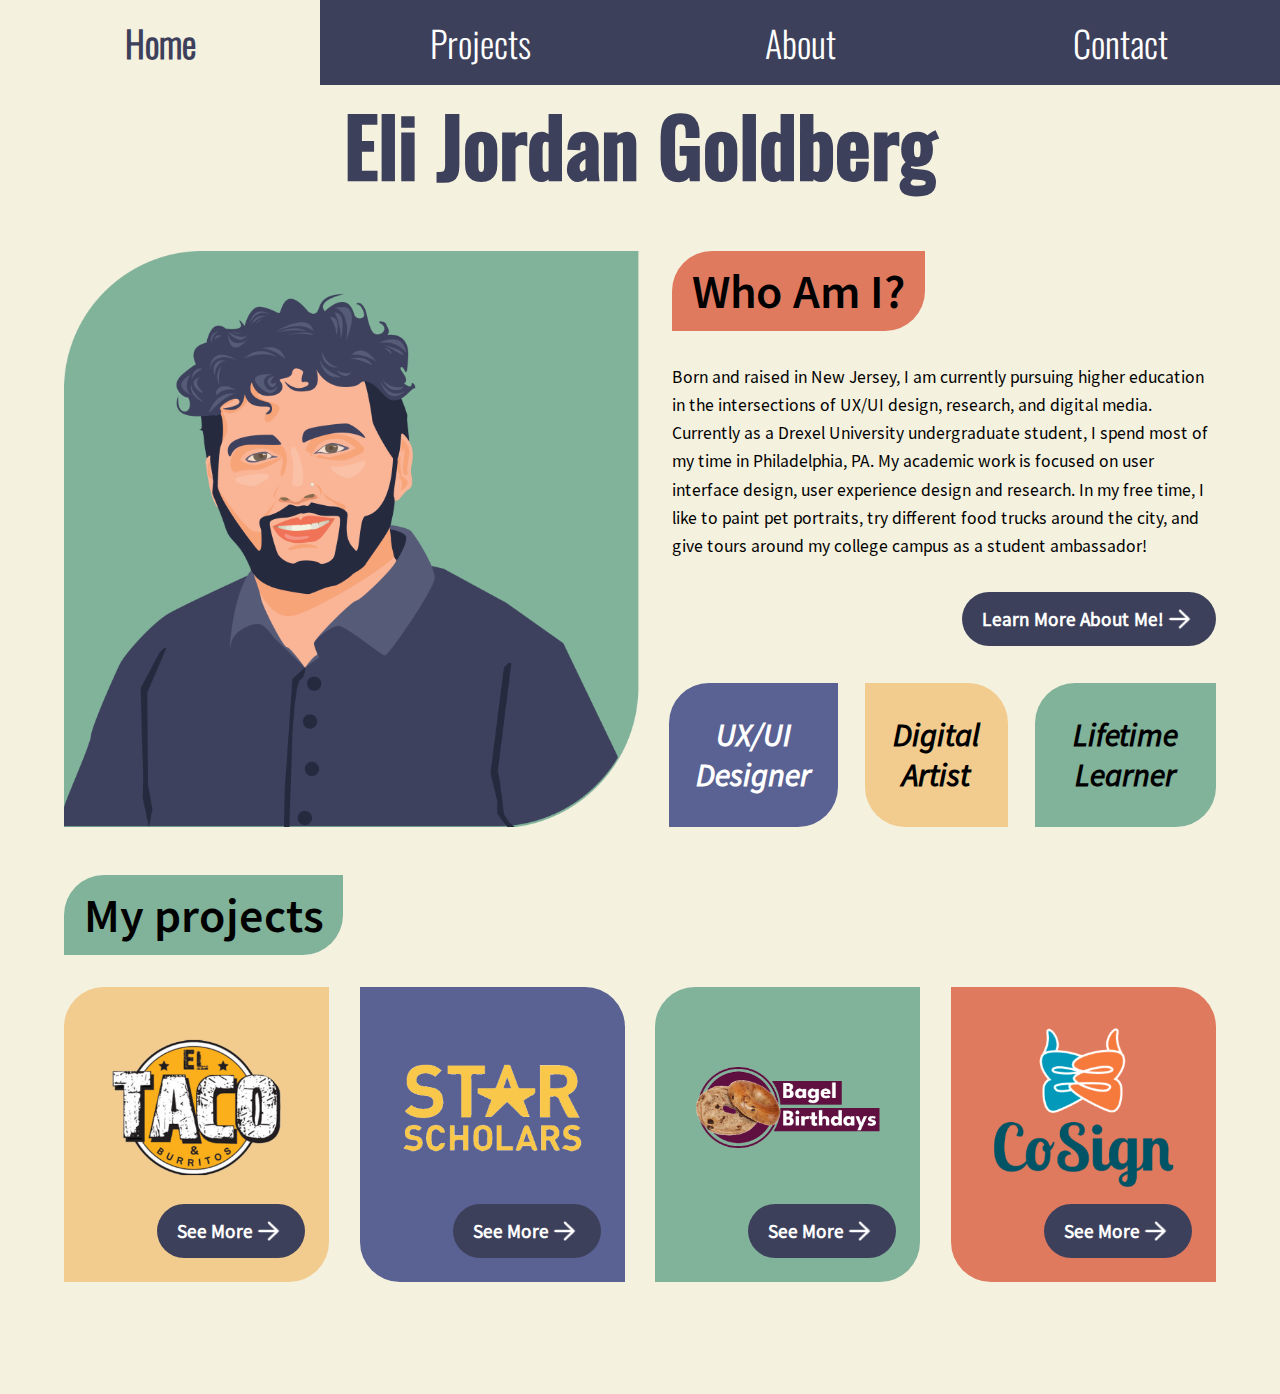
==== index.html @ f3327f2b "el taco update" ====
<!DOCTYPE html>
<html lang="en">
<head>
    <meta charset="UTF-8">
    <meta http-equiv="X-UA-Compatible" content="IE=edge">
    <meta name="viewport" content="width=device-width, initial-scale=1.0">
    <link rel="stylesheet" href="stylesheet.css">
    <title>Home-EJGDesign</title>
</head>
<body>
    <header>
            <img id="toggleopen" class="icon" src="imgs/menubutton.png" alt="hamburger menu icon"/>
        <nav id="menunav">
                <img id="toggleclose" class="icon" src="imgs/menuexit.png" alt="close menu icon" />
            <ul>
                <li>
                    <a class="currentpage"href="index.html">Home</a>
                </li>
                <li>
                    <a href="index.html#projects">Projects</a>
                </li>
                <li>
                    <a href="about.html">About</a>
                </li>
                <li>
                    <a href="contact.html">Contact</a>
                </li>
            </ul>
        </nav>

<section>
         <h1>
             Eli Jordan Goldberg
         </h1>
</section>
<main class="maingrid">
<section class="titlehead">
    <div class="wrapper1">
            <img class="heroimg" src="imgs/heroimg2.png" alt="illustration of designer Eli Goldberg with a green background"/>
            <div class="wrapperwords">
            <div>
                <h3 class=" blue square whitetext">
                    UX/UI Designer
                </h3>
            </div>
            <div>
                <h3 class="yellow square borderoppo">
                    Digital Artist
                </h3>
            </div>
            <div>
                <h3 class=" green square">
                    Lifetime Learner
                </h3>
            </div>
        </div>
        </div>
    </section>
    <section class="whoami">
        <img src="imgs/divider1.svg" class="linediv">
            <div class="about vertflex">
                <div>
                    <h2 class="red">
                        Who Am I?
                    </h2>
                </div>
                <div>
                    <p>
                        Born and raised in New Jersey, I am currently pursuing higher education in the intersections of UX/UI design, research, and digital media. Currently as a Drexel University undergraduate student, I spend most of my time in Philadelphia, PA. My academic work is focused on user interface design, user experience design and research. In my free time, I like to paint pet portraits, try different food trucks around the city, and give tours around my college campus as a student ambassador!
                    </p>
                </div>
                <div class="visifbig">
                <div>
                    <h2 class="yellow">
                        What do I do?
                    </h2>
                </div>
                <div>
                    <p>
                        I love to design, create, and learn in no particular order. I utilize my diverse experiences working in education, childcare, food service, and art communications to drive how I problem solve through design. As a user experience designer, I recognize that...
                    </p>
                </div>
                </div>
                <button class="right" onclick="window.location.href='about.html'">
                    <h4> Learn More About Me!</h4>
                    <img class="arrow" src="imgs/arrowicon.png"/>
                </button>
            </div>
        </div>
        <img src="imgs/divider2.svg" class="linediv">
        </section>

        <section id="projectssec">
                <h2 id="projects"class="green">
                    My projects
                </h2>
            <div class="wrapper vertflex">
                <div class="yellow itemsquare">
                    <!-- <h3 class="itemheading">
                        El Taco
                    </h3> -->
                    <img class="coverimg" src="imgs/eltaco/eltacologo.png" alt="Mexican-inspired El Taco's yellow, black and white logo"/> 
                    <button class="right" onclick="window.location.href='casestud/eltacostudy.html'">
                        <h4 >  
                            See More
                        </h4>
                        <img class="arrow" src="imgs/arrowicon.png"/>
                    </button>
                </div>
                <div class="blue itemsquare right borderoppo">
                    <!-- <h3 class="itemheading whitetext">
                        STAR Research
                    </h3> -->
                    <img class="coverimg" src="imgs/star/starscholars_coverimg.png" alt="yellow text logo reading STAR Scholars"/>
                    <button class="right" onclick="window.location.href='casestud/starscholars.html'">
                        <h4> 
                            See More
                        </h4>
                        <img class="arrow" src="imgs/arrowicon.png"/>
                    </button>
                </div>
                <div class="green itemsquare">
                    <!-- <h3 class="itemheading">
                        Bagel Birthdays
                    </h3> -->
                    <img class="coverimg" src="imgs/bagelbirthdays/bagellogo1.png" alt="raisin bagel over a purple circle with bagel brithdays underneath"/>
                    <button class="right" onclick="window.location.href='casestud/bagelbirthdays.html'">
                        <h4> 
                            See More
                        </h4>
                        <img class="arrow" src="imgs/arrowicon.png"/>
                    </button>
                </div>
                <div class="red itemsquare right borderoppo">
                    <!-- <h3 class="itemheading">
                        Cosign
                    </h3> -->
                    <img class="coverimg" src="imgs/cosign/cosignlogo2.png" alt="blue and orange hand-like logo with the co-sign"/>
                    <button class="right" onclick="window.location.href='casestud/cosign.html'">
                        <h4>
                          See More
                        </h4>
                        <img class="arrow" src="imgs/arrowicon.png"/>
                    </button>
                </div>
            </div>
        </section>
    </main>
<script src="script.js"></script>
</body>
</html>
---- stylesheet.css ----
* {
    box-sizing: border-box;
    -moz-box-sizing: border-box;
    -webkit-box-sizing: border-box;
  }

:root {
    --main_bg: #F4F1DE;
    --mainred: #E07A5F;
    --maingreen: #81B29A;
    --mainblue: #5A6193;
    --mainnavy: #3D405B;
    --mainyellow: #F2CC8F;

    --border_rad: 40px 0 40px 0;

    --largetextmob: 2.8rem;
    --navtextmob: 2.25rem;
    --medtextmob: 1.4rem;
    --smalltextmob: 1.2rem;

    --margintgr: 7.5vw 0 2.5vw 0;
    --marginapt: 4rem 0;
}

@font-face {
    font-family: OswaldBold;
    src: url(fonts/Oswald-VariableFont_wght.ttf);
    font-weight: 500;
  }
  @font-face {
    font-family: Oswald;
    src: url(fonts/Oswald-VariableFont_wght.ttf);
    font-weight: 300;
  }

  @font-face {
    font-family: SemiBoldSSP;
    src: url(fonts/SourceSansPro-SemiBold.ttf);
  }

  @font-face {
    font-family: BoldSSP;
    src: url(fonts/SourceSansPro-Bold.ttf);
  }
  @font-face {
    font-family: ItalicSSP;
    src: url(fonts/SourceSansPro-Italic.ttf);
  }

  @font-face {
    font-family: RegSSP;
    src: url(fonts/SourceSansPro-Regular.ttf);
  }
/* Background Color */
body {
    background-color: var(--main_bg);
    margin: 0;
}
section {
    /* position: static; */
    padding: 0 5%;
    margin: 0 0 3rem;
}
.maxwidth {
    display: block;
    margin: 0 auto;
    max-width: 1440px;
}

/* Grid */

.maingrid {
    display: grid;
    grid-template-columns: 25% 25% 25% 25% ;
    grid-template-rows: fit-content 
}

.flexcontain {
    display: flex;
    direction: row;
    flex-wrap: wrap;
}
.flexcontain section, .maingrid section {
    height: fit-content;
}

section {
    grid-column-start: 1;
    grid-column-end: 5;
}
.titlehead {
    grid-row-start: 1;
}

.whoami {
    grid-row-start: 2;
}
#projectssec {
    grid-row-start: 3;
}

/* Shapes */
.bordercut {
    border-radius: var(--border_rad);

}

.square {
    min-height: 10vw;
    min-width: 10vw;
    max-width: 400px;
    max-height: 400px;
    border-radius: var(--border_rad);
    padding: .75rem;
}

.itemsquare {
    position: relative;
    display: inline-block;
    max-width: 600px;

    border-radius: var(--border_rad);
    padding: 1.5rem;
    margin: 0 0 5vw;
}

.borderoppo {
    border-radius: 0 40px 0 40px;
}

/* Colors */

.blue {
    background-color: var(--mainblue);
}
.red {
    background-color: var(--mainred);
}
.green {
    background-color: var(--maingreen);
}
.yellow {
    background-color: var(--mainyellow);
}
.white {
    background-color: white;
}
.whitetext {
    color: white;
}
/* Fonts */
h1 {
    font-family: 'Segoe UI', Tahoma, Geneva, Verdana, sans-serif;
    font-family: "OswaldBold";
    font-size: var(--largetextmob);
    color: var(--mainnavy);
    text-align: center;
    margin: 0 0 1rem;
}
h2 {
    display: inline-block;
    font-family: Verdana, Geneva, Tahoma, sans-serif;
    font-family: "SemiBoldSSP";
    font-size: 1.75rem;
    border-radius: var(--border_rad);
    padding: 10px 20px;
    margin: 0 0 1rem;
}
h3 {
    float: left;
    font-family: 'Segoe UI', Tahoma, Geneva, Verdana, sans-serif;
    font-family: "ItalicSSP";
    font-size: var(--medtextmob);
    margin: 0;
    text-align: center;
}
h4 {
    /* button */
    display: inline-block;
    font-family: Verdana, Geneva, Tahoma, sans-serif;
    font-family: "RegSSP";
    font-size: 1.2rem;
    color: white;
    margin: 10px 0;
}
h5 {
    font-family: 'Segoe UI', Tahoma, Geneva, Verdana, sans-serif;
    font-family: "Oswald";
    font-size: 1.6rem;
    color: black;
    /* padding: .5rem 1rem 0; */
    margin: 3rem auto 0;
    text-align: center;

}
h6 {
    font-family: 'Segoe UI', Tahoma, Geneva, Verdana, sans-serif;
    font-family: "Oswald";
    font-size: 1.4rem;
    color: var(--mainblue);
    margin: 2rem 0 1rem;
}
p {
    display: block;
    font-family: Verdana, Geneva, Tahoma, sans-serif;
    font-family: "RegSSP";
    font-size: 1.2rem;
    line-height: 1.8rem;
    max-width: 1024px;
    margin: 0 auto 2rem;
}
.firstabout p {
    margin-bottom: 0;
}

.visifbig {
    display: none;
}

h5 + p {
    margin-top: .5rem;
}

picture + p, img + p {
    margin-top: 1.5rem;
}

q {
    font-family: Verdana, Geneva, Tahoma, sans-serif;
    font-family: "RegSSP";
    font-style: italic;
    color:var(--mainnavy);
    line-height: 1.4;
    font-size: 1rem;
    display: block;
    max-width: 1024px;
    margin: 0 auto 2rem;
}

/* Contact  */

.conwrap {
    display: flex;
    flex-direction: column;
    justify-content: space-between;
    row-gap: 3rem;

}

.icons {
    width:25%;
    height:100%;
    transition: all .2s ease-in-out;
}

.icons:hover {
    transform: scale(1.1);
}

section:first-of-type {
    margin: 0 0 3rem;
}

/* Form */
form {
    background-color: var(--mainyellow);
    padding: 2.5rem;
    width:100%;
    max-width: 600px;
    border-radius: 40px 0 40px 0 ;
    margin: 0 auto;
    height: 100%;
}
.formtitle {
    margin: 0;
}
form input {
    font-family: Verdana, Geneva, Tahoma, sans-serif;
    font-family: "RegSSP";
    font-size: 1.25rem;
    width:100%;
    margin: .5rem 0 2rem 0;
    height: 2rem;
    border-style: none;

}
form label {
    font-family: Verdana, Geneva, Tahoma, sans-serif;
    font-family: "RegSSP";
    font-size: 1.5rem;
    margin: 0 0 1rem 0;
}

#Message {
    font-family: Verdana, Geneva, Tahoma, sans-serif;
    font-family: "RegSSP";
    font-size: 1.25rem;
    border-style: none;
    max-height: 200px;
    width: 100%;
    min-width: 100%;
    max-width: 100%;
    margin: .5rem 0 2rem 0;
}

#submitbutton {
    display:block;
    margin: 0 auto;
    padding: 2.5% 5%;
    width: fit-content;
    font-size: 1.5rem;

}

.less img.max600 {
    margin: 0 auto 3rem;
}
/* Flexbox */
.wrapper, .wrapperwords {
    column-gap: 5%;
    display: flex;
    width:100%;
    padding: 0;
    justify-content: space-between;
    align-content: center;
    margin-top: 5vw;
}

.vertflex {
    display: flex;
    flex-direction: column;
}

button {
    width:fit-content;
    display: flex;
    flex-wrap: nowrap;
    flex-direction: row;
    align-items: center;
    justify-items: center;
    background-color: var(--mainnavy);
    padding: 5px 20px;
    border-radius: 50px;
    border-width: 0;
}

.right {
    float: right;
    align-self: flex-end;
}
/* Images */
.fullwidthmob {
    min-width: 100vw;
}
.maximg {
    display: block;
    max-width: 750px
}
.heroimg {
    max-width: 100%;
    min-width: 35vw;
}
.caseimg, .caseimgsmaller {
    width: 100%;
    margin: 1rem auto 0;
}
.maincaseimg {
    width:100%;
    margin-top: -20%;
    z-index: -1;
}
.starting {
    margin-top:0;
}

.linediv {
    max-width: 100%;
    margin: 1rem 0;
}

.coverimg {
    display: block;
    max-width: 90%;
    margin: 5% auto;
}
.arrow {
    margin: 0 auto;
    height: 2rem;
}

.itemheading {
    font-family: 'Segoe UI', Tahoma, Geneva, Verdana, sans-serif;
    font-family: "BoldSSP";
    font-weight: bold;
    font-size: var(--medtextmob);
}

.itemtrait {
    background-color: var(--main_bg);
    padding: 1rem 1rem 1rem 3rem;
    float: inline-end;
    border-radius: 0 50px 50px 0;
    margin-left: -1.5rem;

}

p + .caseimg {
    margin: 1rem 0;
}

.max600 {
    display: block;
    margin: 0 auto;
    width:100%;
    max-width:600px;
}

ol li {
    text-align: left;
    margin: 1rem 0;
}

.caselist {
    display: block;
    border-radius: var(--border_rad);
    border-width: 5px;
    border-style: solid;
    border-color: var(--mainyellow);
    /* background-color: var(--mainyellow); */
    padding: 2rem;
    margin: 2rem auto;
    max-width: 500px
}

.caselist li {
    font-family: Verdana, Geneva, Tahoma, sans-serif;
    font-family: "RegSSP";
}

ol {
    padding: 0;
}

/* nav menu */

#toggleopen {
    position: relative;
    top: 0;
    left: 0;
}
nav {
    background-color: var(--mainnavy);
    position: relative;
    width: 100vw;
    padding: 0 0 5% 0;
    display: none;
}
.invisible {
    display: none;
}

.visible {
    display: block;
    animation: fadein .35s ease-in-out 0s normal;
}

@keyframes fadein {
    from {
        transform: translateY(-100%);
        /* opacity: 0%; */
    }
    to {
        transform: translateY(0%);
        /* opacity: 100%; */
    }
}

.icon {
 padding: 5% 0 0 5%;
}
ul {
    padding: 0;
}
li {
    list-style: none;
    text-align: center;
    margin: 5%;
}
a {
    color: white;
    text-decoration: none;
    font-family: 'Segoe UI', Tahoma, Geneva, Verdana, sans-serif;
    font-family: "Oswald";
    font-size: var(--navtextmob);    
}
button a {
    font-size: var(--medtextmob);  
}

@media screen and (min-width: 580px ) {
    h3.square {
        padding: 2rem 1.25rem;
    }
}

/* Portrait Tablet */

@media screen and (min-width: 680px ) {

.itemsquare {
    max-width: 46%;
}


.heroimg {
    width: 65%;
    /* height: 65%; */
    display: block;
}
.flexcontain section .heroimg {
    max-width: 100%;
    width: 100%;
}

.wrapperwords {
    flex-direction: column;
    width: 25%;
    align-content: space-between;
    margin-top: 0;
}

.wrapper {
    flex-direction: column;
    /* width: 25%; */
    height: 100;
    align-content: space-between;
}

.wrapper div {
    display: block;
}
h3.square {
    font-size: 2rem;
    display: flex;
    justify-content: center;
    align-items: center;
    padding: 1.25rem;
}
.about {
    margin-left:0;
    padding: 0;
}
h1 {
    font-size: 4rem;
}
h2 {
    font-size: 2.4rem;
}
h5 {
    font-size: 2rem;

}
.wrapper1, div.wrapper {
    margin-top: 0;
    display: flex ;
    flex-direction: row;
    flex-wrap: wrap;
    justify-content: space-between;
}
p {
    font-size:  var(--smalltextmob);
    line-height: 2rem;
}
/* .right {
    left:0;
} */

.less {
    justify-content: space-between;
}


}
@media screen and (min-width: 1024px ) { 
    /* Grid */
    
    .flexcontain section:first-of-type {
        width:50%;
        padding: 0 2.5% 0 5%;
    }

    .flexcontain section img {
        width:100%;
    }

    .firstabout {
        width:50%;
        padding: 0 5% 0 2.5%;
    }
    /* .whatdoido {
        width:50%;
    } */

    .linediv {
        display: none;
    }


    .maingrid {
        display: grid;
        grid-template-columns: 25% 25% 25% 25% ;
        grid-template-rows: fit-content 
    }
    
    section {
        grid-column-start: 1;
        grid-column-end: 5;
    }
    .titlehead {
        grid-row-start: 1;
    }
    
    /* .vertflex div {
        width: 50%;
    } */

    .whoami {
        grid-column-start: 3;
        grid-column-end: 5;
        grid-row-start: 1;
    }
    #projectssec {
        grid-row-start: 3;
    }

    .max600 {
        max-width: 500px;
    }
    
    .wrapper2 {
        display: flex;
        flex-direction: row;
        flex-wrap: wrap;
        justify-content:space-between ;
    }
    .wrapper2 > div {
        width:48%;
    }
    .wrapper2 > img {
        width:31%;
    }
    .caseimgsmaller {   
        width: 60%;
        margin: 0 0 0 20%;
    }
    .maincaseimg {
        margin-top: -5%;
    }
    div.button h4 {
        min-width: fit-content;
    }
    .icon {
        display: none;
    }
    .heroimg{
        width: 50%;
        flex: 0 0 100%;
    }
    .flexcontain section .heroimg {
        max-width: 100%;
    }
    .wrapper1 {
        flex-direction: column;
        flex-wrap: wrap;
        /* max-height: 860px; */
        flex-basis: auto;

    }
    .about {
        margin: 0;
        position: relative;
        /* right: 45%; */
    }
    .aboutpg {
        position: relative;
        padding: 0;
        /* margin: 5% 0 0; */
        flex: 0 0 40%;
    }
    .aboutleft {
        right:0;
        width: 45%;
        position: relative;
        padding: 0;
        margin: 0;
        flex: 0 0 40%;
    }
    p {
        font-size: 1.1rem;
        line-height: 1.6;
    }
    h3.square {
        font-size: 2.5rem;
    }
    h2 {
        font-size: 3rem;
        margin: 0 0 2rem;
    }
    h1 {
        font-size: 5rem;
    }
    .itemsquare {
        max-width: 20%;
    }
    .button h4 {
        font-size: 1.1rem;
    }
    .arrow {
        width: 2rem;
    }
   .wrapper {
        flex-direction: row;
        margin: 4% 0 0;
        align-content: space-evenly;
        width: 100%;
        flex: 0 0 40%;
        justify-content: stretch;
        column-gap: 0;
    }

    .wrapperwords {
        flex-direction: row;
        align-content: space-between ;
        width: 100%;
        margin: 2rem 0 0;
    }

    .itemsquare {
        max-width: 23%;
    }
    #menunav {
        display: block;
        padding: 0;

    }
    ul {
        margin: 0;
        display: flex;
        flex-direction: row;
        justify-content: space-between;
    }
    li {
        width: 100%;
        margin: 0;
        height: 100%;
    }
    a {
        display: inline-block;
        padding: 1rem;
        width: 100%;
    }
    a:not(.currentpage):hover {
        color:var(--main_bg);
        font-weight: bold;
        background-color: var(--mainblue);
    }
    .currentpage {
        color:var(--mainnavy);
        font-weight: bold;
        background-color: var(--main_bg);
    }
    /* .right {
        float: none;
    } */
   .more {
    width: 45%;
   }

   .less div {
    margin: 0;
    justify-self: end;
   }
  

   .less {
    width: 45%;
    display: flex;
    flex-direction: column;
    justify-content: space-between;
    align-items:center;
   }
    .conwrap {
        flex-direction: row;
        flex-wrap: wrap;
    }
    h3.square {
        font-size: 1.8rem;
        padding: 4rem 2rem;

    }
}

@media screen and (min-width: 1100px ) { 
    .icongroup {
        max-width: 450px;

    }
    .whoami {
        padding: 0 10% 0 5%;
    }
    h3.square {
        font-size: 2rem;
    }
}
@media screen and (min-width: 1240px ) { 
    .heroimg {
        max-width:50%;
    }
    .flexcontain section .heroimg {
        max-width: 100%;
    }
    .wrapperwords {
        width: 47.5%;
        margin-left: 2.5%;
    }
    .wrapper1 {
        flex-direction: row ;
        align-items: baseline;
    }
    h3.square {
        font-size: 2rem;
        padding: 2rem 1rem;
    }
}


@media screen and (min-width: 1440px ) { 
    /* section {
        margin: 0 0 6rem;
    } */
    /* .whatdoido {
        width: 100%;
        right: 0;
    } */

    section.wrapper {
        justify-content: stretch;
        align-content: stretch;
        width: 40%;
        height:40%;
        order:3;
    }

    h3.blue.square {
        margin-left: 0;
    }
    .square {
        margin: 0 5%;
    }
    h1 {
        font-size: 7rem ;
    }
    p {
        font-size: 1.2rem;
    }
    h2 {
        font-size: 2.5rem;
    }
    .arrow {
        width: 2.5rem;
        height: 2.5rem;
    }

    .about.vertflex {
        justify-content: stretch;
        align-content: stretch;
        height:50%;
    }
    /* .wrapper1 {
        max-height: 600px;
    } */
    /* #projectssec {
        margin: 5% 0 0;
    } */
}
/* @media screen and (min-width: 1600px ) { 
    #projectssec {
        margin: 12% 0 0;
    }
} */
@media screen and (min-width: 1750px ) { 
    .visifbig {
        display: block;
    }
}
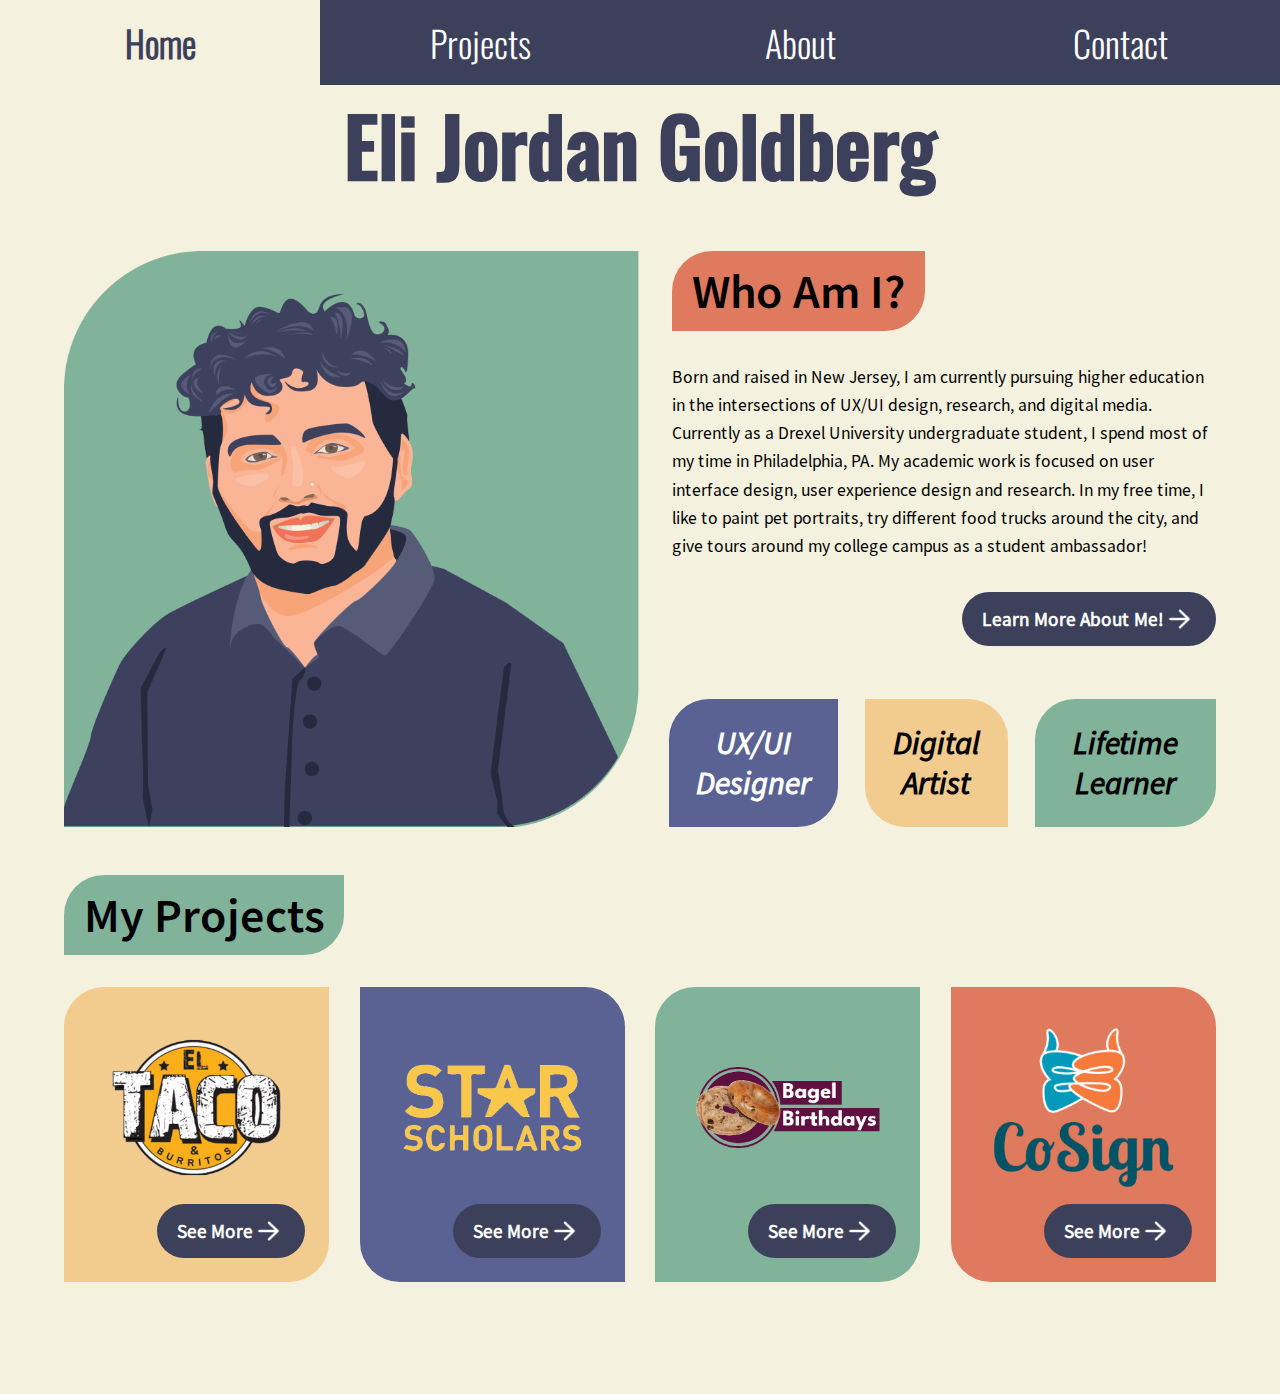
==== commit eb4987cc: "about page update with skills" ====
--- a/index.html
+++ b/index.html
@@ -92,7 +92,7 @@
 
         <section id="projectssec">
                 <h2 id="projects"class="green">
-                    My projects
+                    My Projects
                 </h2>
             <div class="wrapper vertflex">
                 <div class="yellow itemsquare">
--- a/stylesheet.css
+++ b/stylesheet.css
@@ -16,7 +16,7 @@
 
     --largetextmob: 2.8rem;
     --navtextmob: 2.25rem;
-    --medtextmob: 1.4rem;
+    --medtextmob: 1.1rem;
     --smalltextmob: 1.2rem;
 
     --margintgr: 7.5vw 0 2.5vw 0;
@@ -100,6 +100,17 @@
     grid-row-start: 3;
 }
 
+.skillwrapper {
+    width:100%;
+    display: flex;
+    row-gap: 2.5%;
+    column-gap: 2.5%;;
+    justify-content: space-around;
+    flex-wrap: wrap;
+}
+.skillwrapper div {
+    margin-bottom: 2.5%;
+}
 /* Shapes */
 .bordercut {
     border-radius: var(--border_rad);
@@ -195,11 +206,13 @@
 
 }
 h6 {
+    display: block;
     font-family: 'Segoe UI', Tahoma, Geneva, Verdana, sans-serif;
     font-family: "Oswald";
-    font-size: 1.4rem;
+    font-size: 1.8rem;
     color: var(--mainblue);
-    margin: 2rem 0 1rem;
+    margin: 2rem auto 1rem;
+    text-align: center;
 }
 p {
     display: block;
@@ -232,12 +245,35 @@
     font-style: italic;
     color:var(--mainnavy);
     line-height: 1.4;
-    font-size: 1rem;
+    font-size: 1.4rem;
     display: block;
     max-width: 1024px;
     margin: 0 auto 2rem;
 }
-
+.videodesk {
+    width:100%;
+    min-width:60%;
+    max-width: 600px;
+    height: 250px;
+}
+.videomob {
+    max-width:425px;
+    width: 100%;
+    min-width:310px;
+    min-height: 760px;
+}
+ol.starlist {
+    display: block;
+    margin: 0 auto 2rem;
+    width:fit-content;
+}
+
+ol.starlist li {
+    text-align: center;
+    font-family: 'Segoe UI', Tahoma, Geneva, Verdana, sans-serif;
+    font-family: "Oswald";
+    font-size: 1.5rem;
+}
 /* Contact  */
 
 .conwrap {
@@ -245,7 +281,7 @@
     flex-direction: column;
     justify-content: space-between;
     row-gap: 3rem;
-
+    margin-bottom: 5rem;
 }
 
 .icons {
@@ -313,9 +349,18 @@
 
 }
 
-.less img.max600 {
+.contact, form, .icongroup {
+    max-width: 600px;
+    width: 100%;
+    display: block;
     margin: 0 auto 3rem;
 }
+.icongroup {
+    display: flex;
+    justify-content: space-between;
+    margin-bottom: 0;
+}
+
 /* Flexbox */
 .wrapper, .wrapperwords {
     column-gap: 5%;
@@ -345,23 +390,28 @@
     border-width: 0;
 }
 
+button:hover {
+    box-shadow:0px 0px 0px 3px #3D405B inset;
+    background-color: var(--mainblue);
+}
+
 .right {
     float: right;
     align-self: flex-end;
 }
 /* Images */
+.fullwidth {
+    grid-column-start:1;
+    grid-column-end: 5;
+}
 .fullwidthmob {
     min-width: 100vw;
-}
-.maximg {
-    display: block;
-    max-width: 750px
 }
 .heroimg {
     max-width: 100%;
     min-width: 35vw;
 }
-.caseimg, .caseimgsmaller {
+.caseimg {
     width: 100%;
     margin: 1rem auto 0;
 }
@@ -405,11 +455,8 @@
 
 }
 
-p + .caseimg {
-    margin: 1rem 0;
-}
-
-.max600 {
+
+.maximg {
     display: block;
     margin: 0 auto;
     width:100%;
@@ -430,7 +477,7 @@
     /* background-color: var(--mainyellow); */
     padding: 2rem;
     margin: 2rem auto;
-    max-width: 500px
+    max-width: 600px
 }
 
 .caselist li {
@@ -502,7 +549,16 @@
     h3.square {
         padding: 2rem 1.25rem;
     }
-}
+    .videodesk {
+        height: 400px;
+    }
+}
+
+@media screen and (min-width: 500px ) {
+    h3.square {
+        font-size: 1.4rem;
+    }
+ }
 
 /* Portrait Tablet */
 
@@ -515,7 +571,6 @@
 
 .heroimg {
     width: 65%;
-    /* height: 65%; */
     display: block;
 }
 .flexcontain section .heroimg {
@@ -532,7 +587,6 @@
 
 .wrapper {
     flex-direction: column;
-    /* width: 25%; */
     height: 100;
     align-content: space-between;
 }
@@ -555,10 +609,10 @@
     font-size: 4rem;
 }
 h2 {
-    font-size: 2.4rem;
+    font-size: 2.5rem;
 }
 h5 {
-    font-size: 2rem;
+    font-size: 2.2rem;
 
 }
 .wrapper1, div.wrapper {
@@ -598,9 +652,6 @@
         width:50%;
         padding: 0 5% 0 2.5%;
     }
-    /* .whatdoido {
-        width:50%;
-    } */
 
     .linediv {
         display: none;
@@ -621,9 +672,6 @@
         grid-row-start: 1;
     }
     
-    /* .vertflex div {
-        width: 50%;
-    } */
 
     .whoami {
         grid-column-start: 3;
@@ -632,10 +680,6 @@
     }
     #projectssec {
         grid-row-start: 3;
-    }
-
-    .max600 {
-        max-width: 500px;
     }
     
     .wrapper2 {
@@ -650,10 +694,6 @@
     .wrapper2 > img {
         width:31%;
     }
-    .caseimgsmaller {   
-        width: 60%;
-        margin: 0 0 0 20%;
-    }
     .maincaseimg {
         margin-top: -5%;
     }
@@ -685,7 +725,6 @@
     .aboutpg {
         position: relative;
         padding: 0;
-        /* margin: 5% 0 0; */
         flex: 0 0 40%;
     }
     .aboutleft {
@@ -770,9 +809,6 @@
         font-weight: bold;
         background-color: var(--main_bg);
     }
-    /* .right {
-        float: none;
-    } */
    .more {
     width: 45%;
    }
@@ -802,10 +838,7 @@
 }
 
 @media screen and (min-width: 1100px ) { 
-    .icongroup {
-        max-width: 450px;
-
-    }
+
     .whoami {
         padding: 0 10% 0 5%;
     }
@@ -830,19 +863,12 @@
     }
     h3.square {
         font-size: 2rem;
-        padding: 2rem 1rem;
+        padding: 1.5rem 1rem;
     }
 }
 
 
 @media screen and (min-width: 1440px ) { 
-    /* section {
-        margin: 0 0 6rem;
-    } */
-    /* .whatdoido {
-        width: 100%;
-        right: 0;
-    } */
 
     section.wrapper {
         justify-content: stretch;
@@ -877,18 +903,9 @@
         align-content: stretch;
         height:50%;
     }
-    /* .wrapper1 {
-        max-height: 600px;
-    } */
-    /* #projectssec {
-        margin: 5% 0 0;
-    } */
-}
-/* @media screen and (min-width: 1600px ) { 
-    #projectssec {
-        margin: 12% 0 0;
-    }
-} */
+
+}
+
 @media screen and (min-width: 1750px ) { 
     .visifbig {
         display: block;
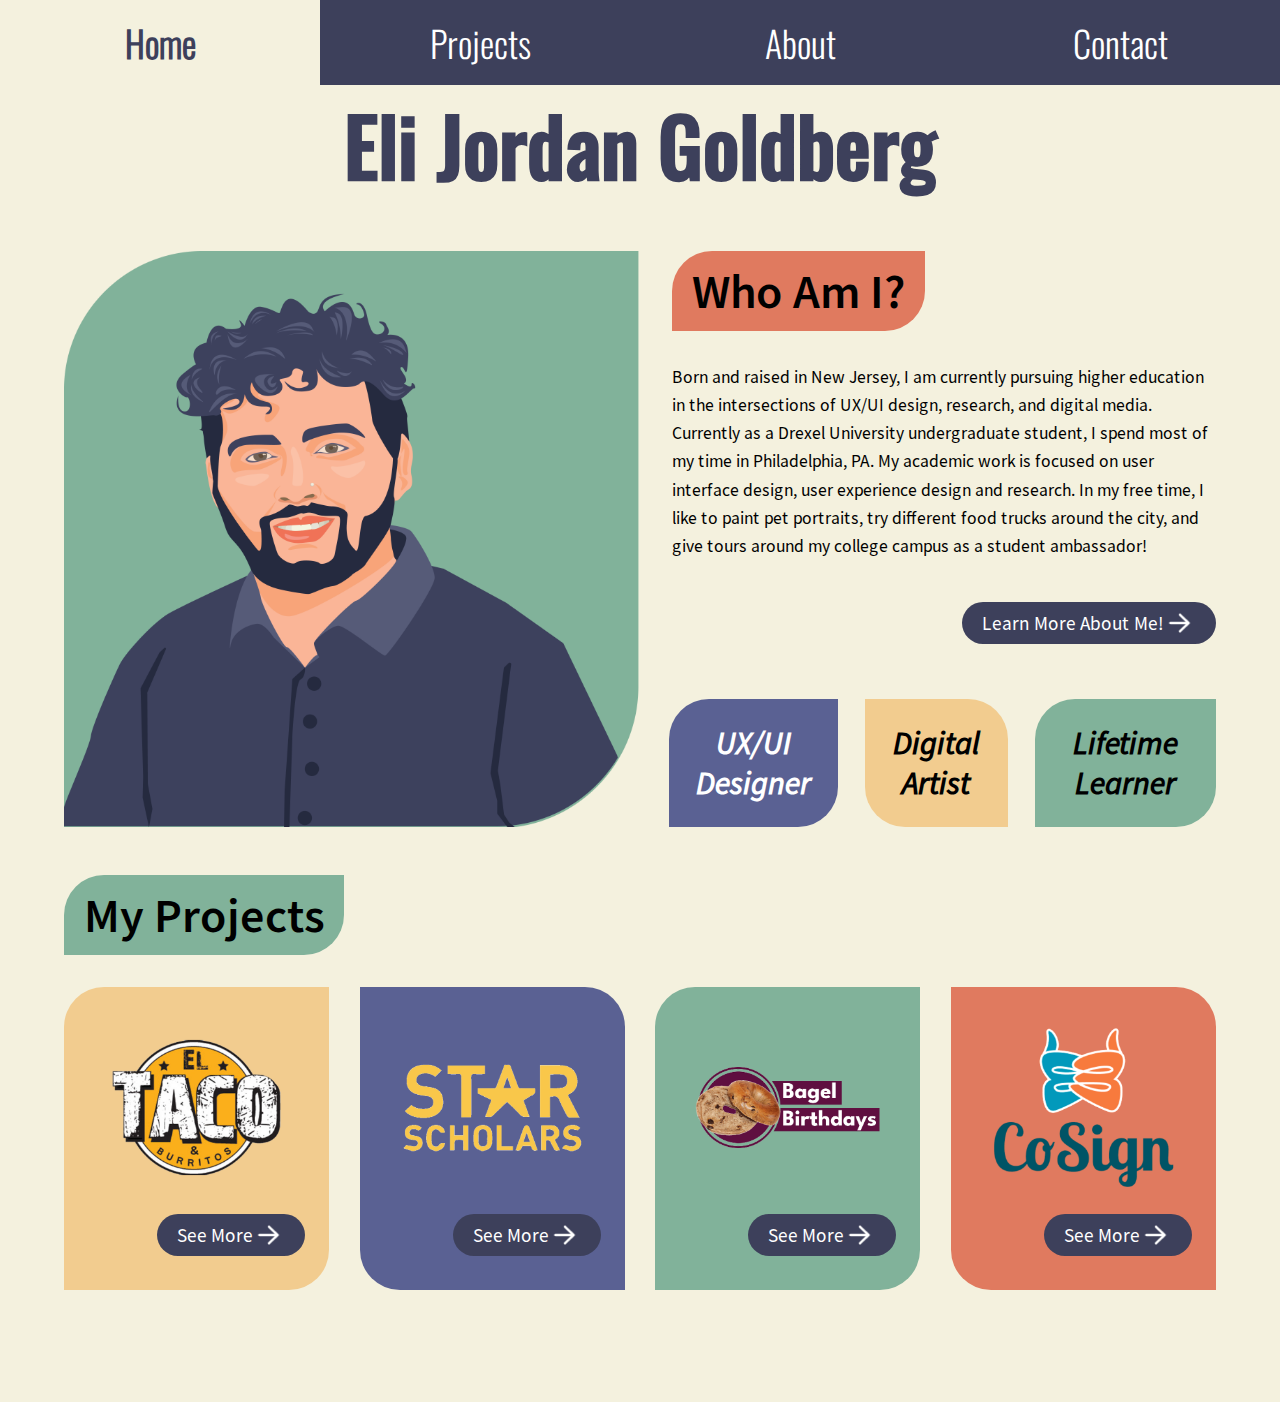
==== commit ca31e074: "button fix" ====
--- a/index.html
+++ b/index.html
@@ -9,12 +9,12 @@
 </head>
 <body>
     <header>
-            <img id="toggleopen" class="icon" src="imgs/menubutton.png" alt="hamburger menu icon"/>
+            <img id="toggleopen" class="icon" src="imgs/menubutton.png" alt="hamburger menu icon">
         <nav id="menunav">
-                <img id="toggleclose" class="icon" src="imgs/menuexit.png" alt="close menu icon" />
+                <img id="toggleclose" class="icon" src="imgs/menuexit.png" alt="close menu icon">
             <ul>
                 <li>
-                    <a class="currentpage"href="index.html">Home</a>
+                    <a class="currentpage" href="index.html">Home</a>
                 </li>
                 <li>
                     <a href="index.html#projects">Projects</a>
@@ -27,7 +27,7 @@
                 </li>
             </ul>
         </nav>
-
+    </header>
 <section>
          <h1>
              Eli Jordan Goldberg
@@ -36,7 +36,7 @@
 <main class="maingrid">
 <section class="titlehead">
     <div class="wrapper1">
-            <img class="heroimg" src="imgs/heroimg2.png" alt="illustration of designer Eli Goldberg with a green background"/>
+            <img class="heroimg" src="imgs/heroimg2.png" alt="illustration of designer Eli Goldberg with a green background">
             <div class="wrapperwords">
             <div>
                 <h3 class=" blue square whitetext">
@@ -57,7 +57,7 @@
         </div>
     </section>
     <section class="whoami">
-        <img src="imgs/divider1.svg" class="linediv">
+        <img src="imgs/divider1.svg" class="linediv" alt="divider line with varied weight">
             <div class="about vertflex">
                 <div>
                     <h2 class="red">
@@ -81,66 +81,47 @@
                     </p>
                 </div>
                 </div>
-                <button class="right" onclick="window.location.href='about.html'">
-                    <h4> Learn More About Me!</h4>
-                    <img class="arrow" src="imgs/arrowicon.png"/>
+                <button type="button" class="right" onclick="window.location.href='about.html'">
+                    Learn More About Me!
+                    <img class="arrow" src="imgs/arrowicon.png" alt="arrow">
                 </button>
             </div>
-        </div>
-        <img src="imgs/divider2.svg" class="linediv">
+        <img src="imgs/divider2.svg" class="linediv" alt="divider line with varied weight">
         </section>
 
         <section id="projectssec">
-                <h2 id="projects"class="green">
+                <h2 id="projects" class="green">
                     My Projects
                 </h2>
             <div class="wrapper vertflex">
                 <div class="yellow itemsquare">
-                    <!-- <h3 class="itemheading">
-                        El Taco
-                    </h3> -->
-                    <img class="coverimg" src="imgs/eltaco/eltacologo.png" alt="Mexican-inspired El Taco's yellow, black and white logo"/> 
-                    <button class="right" onclick="window.location.href='casestud/eltacostudy.html'">
-                        <h4 >  
+                    <img class="coverimg" src="imgs/eltaco/eltacologo.png" alt="Mexican-inspired El Taco's yellow, black and white logo">
+                    <button type="button" class="right" onclick="window.location.href='casestud/eltacostudy.html'">
+
                             See More
-                        </h4>
-                        <img class="arrow" src="imgs/arrowicon.png"/>
+
+                        <img class="arrow" alt="arrow" src="imgs/arrowicon.png">
                     </button>
                 </div>
                 <div class="blue itemsquare right borderoppo">
-                    <!-- <h3 class="itemheading whitetext">
-                        STAR Research
-                    </h3> -->
-                    <img class="coverimg" src="imgs/star/starscholars_coverimg.png" alt="yellow text logo reading STAR Scholars"/>
-                    <button class="right" onclick="window.location.href='casestud/starscholars.html'">
-                        <h4> 
+                    <img class="coverimg" src="imgs/star/starscholars_coverimg.png" alt="yellow text logo reading STAR Scholars on a blue background">
+                    <button type="button" class="right" onclick="window.location.href='casestud/starscholars.html'">
                             See More
-                        </h4>
-                        <img class="arrow" src="imgs/arrowicon.png"/>
+                        <img class="arrow" alt="arrow" src="imgs/arrowicon.png">
                     </button>
                 </div>
                 <div class="green itemsquare">
-                    <!-- <h3 class="itemheading">
-                        Bagel Birthdays
-                    </h3> -->
-                    <img class="coverimg" src="imgs/bagelbirthdays/bagellogo1.png" alt="raisin bagel over a purple circle with bagel brithdays underneath"/>
-                    <button class="right" onclick="window.location.href='casestud/bagelbirthdays.html'">
-                        <h4> 
+                    <img class="coverimg" src="imgs/bagelbirthdays/bagellogo1.png" alt="cinnamon raisin bagel over a purple circle with bagel brithdays underneath">
+                    <button type="button" class="right" onclick="window.location.href='casestud/bagelbirthdays.html'">
                             See More
-                        </h4>
-                        <img class="arrow" src="imgs/arrowicon.png"/>
+                        <img class="arrow" alt="arrow" src="imgs/arrowicon.png">
                     </button>
                 </div>
                 <div class="red itemsquare right borderoppo">
-                    <!-- <h3 class="itemheading">
-                        Cosign
-                    </h3> -->
-                    <img class="coverimg" src="imgs/cosign/cosignlogo2.png" alt="blue and orange hand-like logo with the co-sign"/>
-                    <button class="right" onclick="window.location.href='casestud/cosign.html'">
-                        <h4>
+                    <img class="coverimg" src="imgs/cosign/cosignlogo2.png" alt="blue and orange hand-like logo with text reading cosign">
+                    <button type="button" class="right" onclick="window.location.href='casestud/cosign.html'">
                           See More
-                        </h4>
-                        <img class="arrow" src="imgs/arrowicon.png"/>
+                        <img class="arrow" alt="arrow" src="imgs/arrowicon.png">
                     </button>
                 </div>
             </div>
--- a/stylesheet.css
+++ b/stylesheet.css
@@ -186,7 +186,7 @@
     margin: 0;
     text-align: center;
 }
-h4 {
+button {
     /* button */
     display: inline-block;
     font-family: Verdana, Geneva, Tahoma, sans-serif;
@@ -697,7 +697,7 @@
     .maincaseimg {
         margin-top: -5%;
     }
-    div.button h4 {
+    div.button {
         min-width: fit-content;
     }
     .icon {
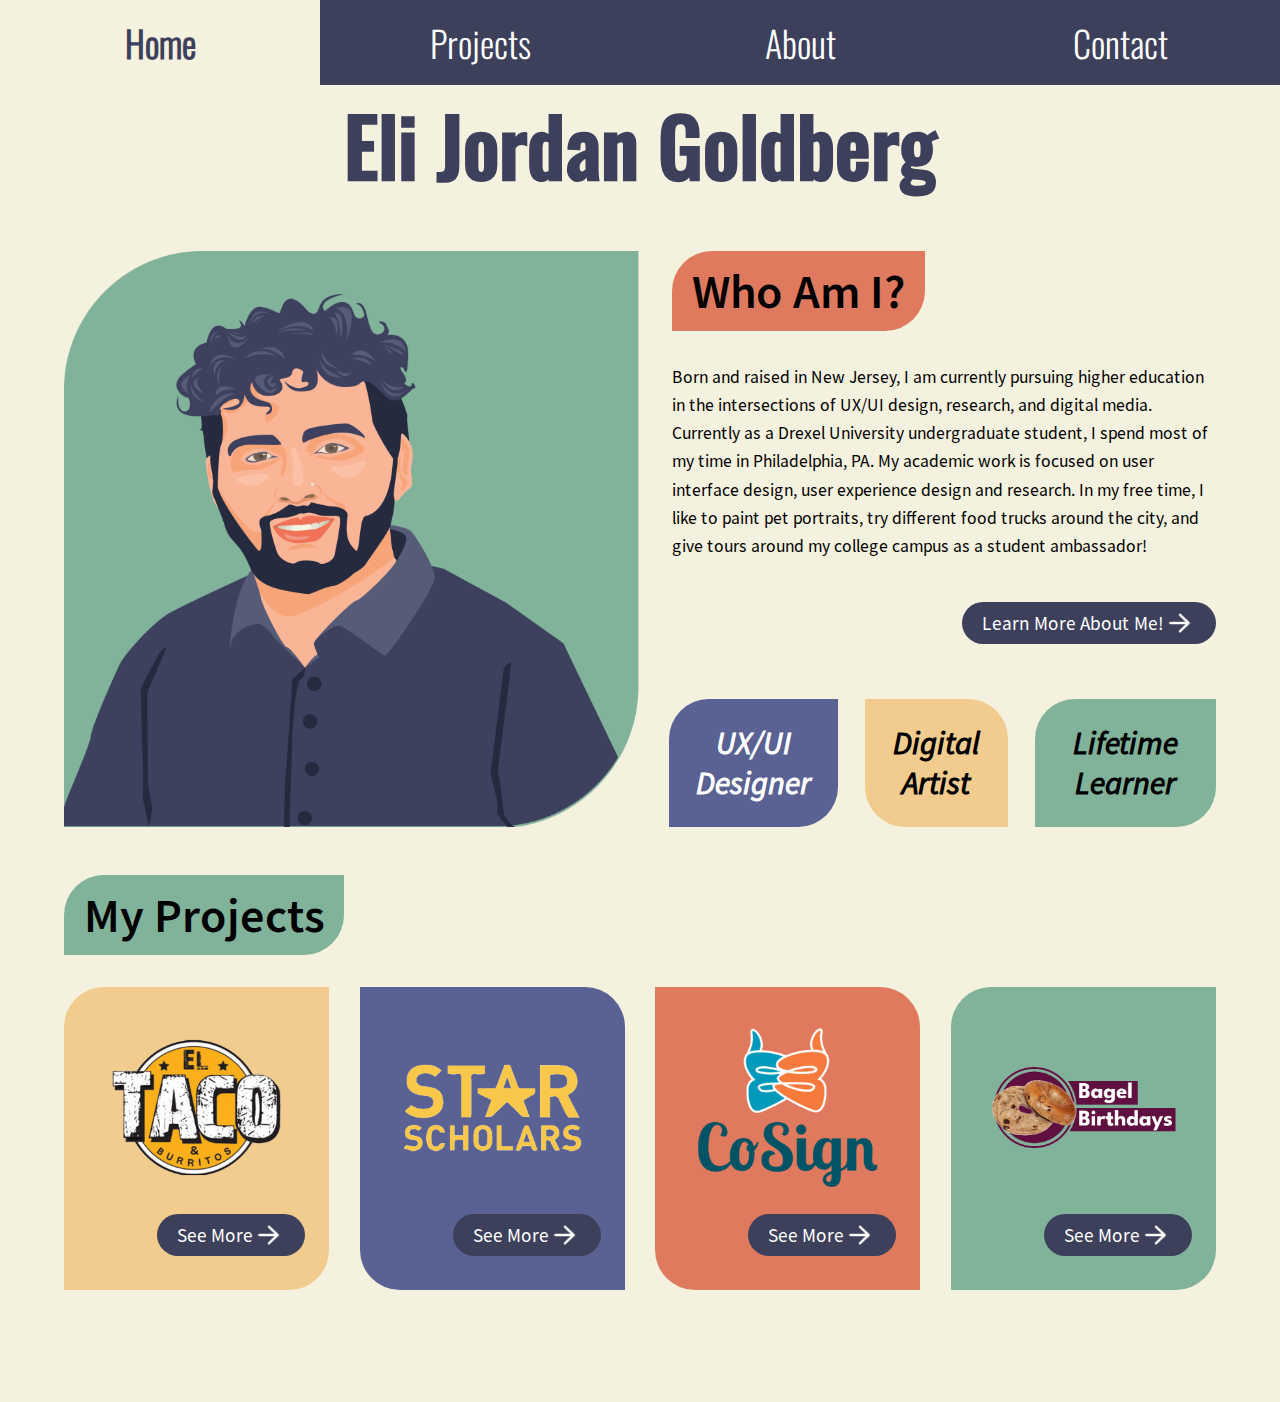
==== commit d26ef53b: "project tile order update" ====
--- a/index.html
+++ b/index.html
@@ -110,17 +110,17 @@
                         <img class="arrow" alt="arrow" src="imgs/arrowicon.png">
                     </button>
                 </div>
+                <div class="red itemsquare right borderoppo">
+                    <img class="coverimg" src="imgs/cosign/cosignlogo2.png" alt="blue and orange hand-like logo with text reading cosign">
+                    <button type="button" class="right" onclick="window.location.href='casestud/cosign.html'">
+                          See More
+                        <img class="arrow" alt="arrow" src="imgs/arrowicon.png">
+                    </button>
+                </div>
                 <div class="green itemsquare">
                     <img class="coverimg" src="imgs/bagelbirthdays/bagellogo1.png" alt="cinnamon raisin bagel over a purple circle with bagel brithdays underneath">
                     <button type="button" class="right" onclick="window.location.href='casestud/bagelbirthdays.html'">
                             See More
-                        <img class="arrow" alt="arrow" src="imgs/arrowicon.png">
-                    </button>
-                </div>
-                <div class="red itemsquare right borderoppo">
-                    <img class="coverimg" src="imgs/cosign/cosignlogo2.png" alt="blue and orange hand-like logo with text reading cosign">
-                    <button type="button" class="right" onclick="window.location.href='casestud/cosign.html'">
-                          See More
                         <img class="arrow" alt="arrow" src="imgs/arrowicon.png">
                     </button>
                 </div>
--- a/stylesheet.css
+++ b/stylesheet.css
@@ -107,6 +107,19 @@
     column-gap: 2.5%;;
     justify-content: space-around;
     flex-wrap: wrap;
+}
+
+.awardwrapper .card {
+    display:block;
+    min-width: 371px;
+    margin-bottom: 5%; 
+}
+
+.awardwrapper {
+    display: flex;
+    flex-wrap: wrap;
+    width: 100%;
+    justify-content: space-around;
 }
 .skillwrapper div {
     margin-bottom: 2.5%;
@@ -488,6 +501,29 @@
 ol {
     padding: 0;
 }
+/* card */
+
+.card img {
+    min-height: 175px;
+    display:block;
+    margin: 0 auto;
+    max-width: 100%;
+}
+.card h5 {
+    margin: 1.5rem 0 1rem;
+}
+/* .card div {
+    position: relative;
+    bottom: 0;
+    padding: auto 0;
+} */
+.card {
+    background-color: white;
+    border-radius: var(--border_rad);
+    max-width: 1024px;
+    padding: 2.5%;
+    width: 30%;
+}
 
 /* nav menu */
 
